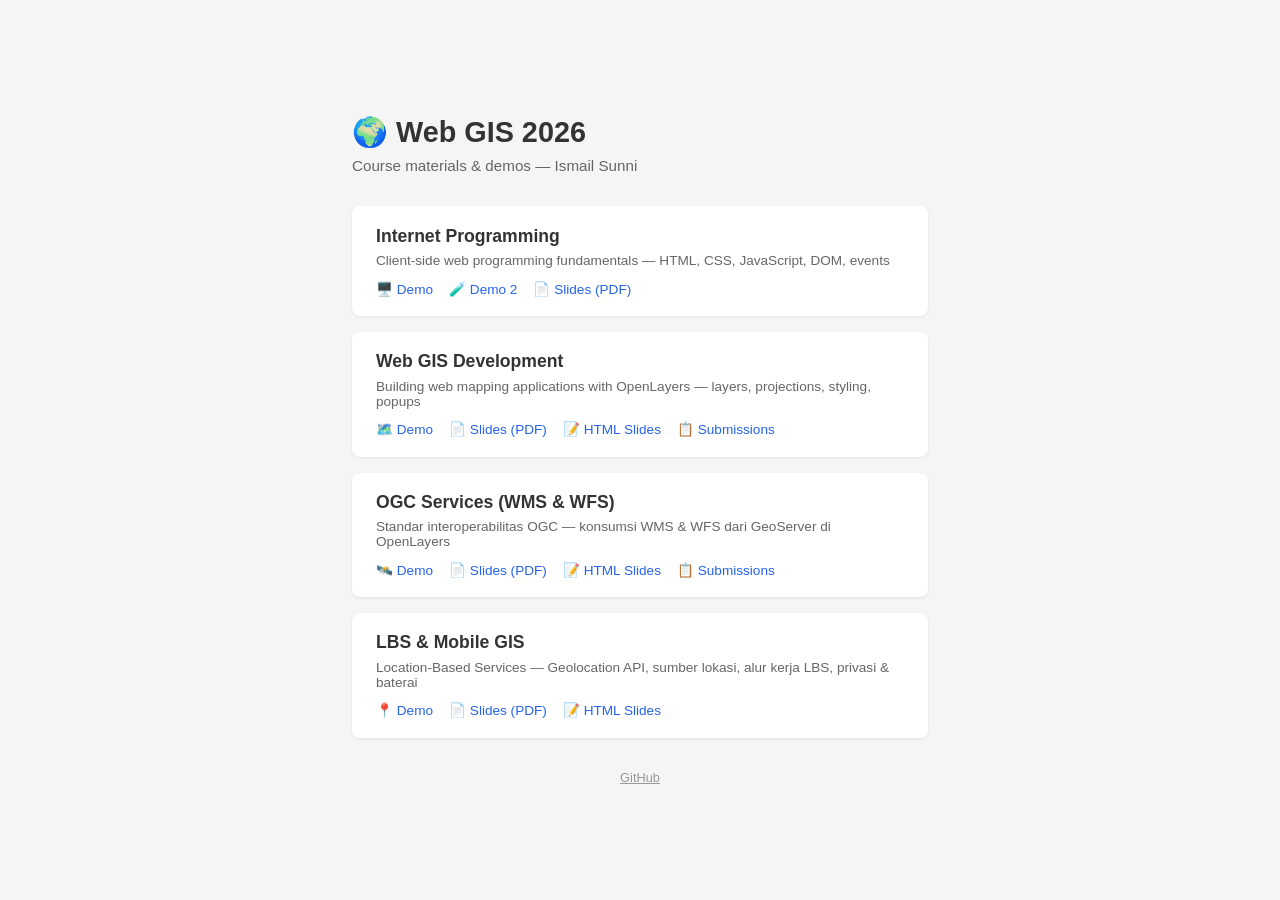
==== index.html @ 83c94280 "Fold Examples demo into Internet Programming card Add the examples marker demo as "Demo 2" under Int" ====
<!DOCTYPE html>
<html lang="en">
<head>
    <meta charset="UTF-8">
    <meta name="viewport" content="width=device-width, initial-scale=1.0">
    <title>Web GIS 2026 — Course Materials</title>
    <style>
        * { margin: 0; padding: 0; box-sizing: border-box; }
        body {
            font-family: -apple-system, BlinkMacSystemFont, 'Segoe UI', sans-serif;
            background: #f5f5f5;
            color: #333;
            min-height: 100vh;
            display: flex;
            align-items: center;
            justify-content: center;
        }
        .container {
            max-width: 640px;
            width: 100%;
            padding: 2rem;
        }
        h1 {
            font-size: 1.8rem;
            margin-bottom: 0.5rem;
        }
        .subtitle {
            color: #666;
            margin-bottom: 2rem;
            font-size: 0.95rem;
        }
        .card {
            background: #fff;
            border-radius: 8px;
            padding: 1.2rem 1.5rem;
            margin-bottom: 1rem;
            box-shadow: 0 1px 3px rgba(0,0,0,0.08);
            transition: box-shadow 0.15s;
        }
        .card:hover {
            box-shadow: 0 2px 8px rgba(0,0,0,0.12);
        }
        .card h2 {
            font-size: 1.1rem;
            margin-bottom: 0.4rem;
        }
        .card p {
            color: #666;
            font-size: 0.85rem;
            margin-bottom: 0.8rem;
        }
        .links {
            display: flex;
            gap: 1rem;
            flex-wrap: wrap;
        }
        .links a {
            color: #2563eb;
            text-decoration: none;
            font-size: 0.85rem;
            font-weight: 500;
        }
        .links a:hover {
            text-decoration: underline;
        }
        footer {
            text-align: center;
            margin-top: 2rem;
            color: #999;
            font-size: 0.8rem;
        }
    </style>
</head>
<body>
    <div class="container">
        <h1>🌍 Web GIS 2026</h1>
        <p class="subtitle">Course materials &amp; demos — Ismail Sunni</p>

        <div class="card">
            <h2>Internet Programming</h2>
            <p>Client-side web programming fundamentals — HTML, CSS, JavaScript, DOM, events</p>
            <div class="links">
                <a href="internet-programming/">🖥️ Demo</a>
                <a href="examples/">🧪 Demo 2</a>
                <a href="internet-programming/internet-programming.pdf">📄 Slides (PDF)</a>
            </div>
        </div>

        <div class="card">
            <h2>Web GIS Development</h2>
            <p>Building web mapping applications with OpenLayers — layers, projections, styling, popups</p>
            <div class="links">
                <a href="web-gis-development/">🗺️ Demo</a>
                <a href="web-gis-development/web-gis-development.pdf">📄 Slides (PDF)</a>
                <a href="web-gis-development/web-gis-development.html">📝 HTML Slides</a>
                <a href="homework/week-7.html">📋 Submissions</a>
            </div>
        </div>

        <div class="card">
            <h2>OGC Services (WMS &amp; WFS)</h2>
            <p>Standar interoperabilitas OGC — konsumsi WMS &amp; WFS dari GeoServer di OpenLayers</p>
            <div class="links">
                <a href="ogc-services/">🛰️ Demo</a>
                <a href="ogc-services/ogc-services.pdf">📄 Slides (PDF)</a>
                <a href="ogc-services/ogc-services.html">📝 HTML Slides</a>
                <a href="homework/week-11.html">📋 Submissions</a>
            </div>
        </div>

        <div class="card">
            <h2>LBS &amp; Mobile GIS</h2>
            <p>Location-Based Services — Geolocation API, sumber lokasi, alur kerja LBS, privasi &amp; baterai</p>
            <div class="links">
                <a href="lbs-mobile-gis/">📍 Demo</a>
                <a href="lbs-mobile-gis/lbs-mobile-gis.pdf">📄 Slides (PDF)</a>
                <a href="lbs-mobile-gis/lbs-mobile-gis.html">📝 HTML Slides</a>
            </div>
        </div>

        <footer>
            <a href="https://github.com/ismailsunni/web-gis-2026" style="color: #999;">GitHub</a>
        </footer>
    </div>
</body>
</html>
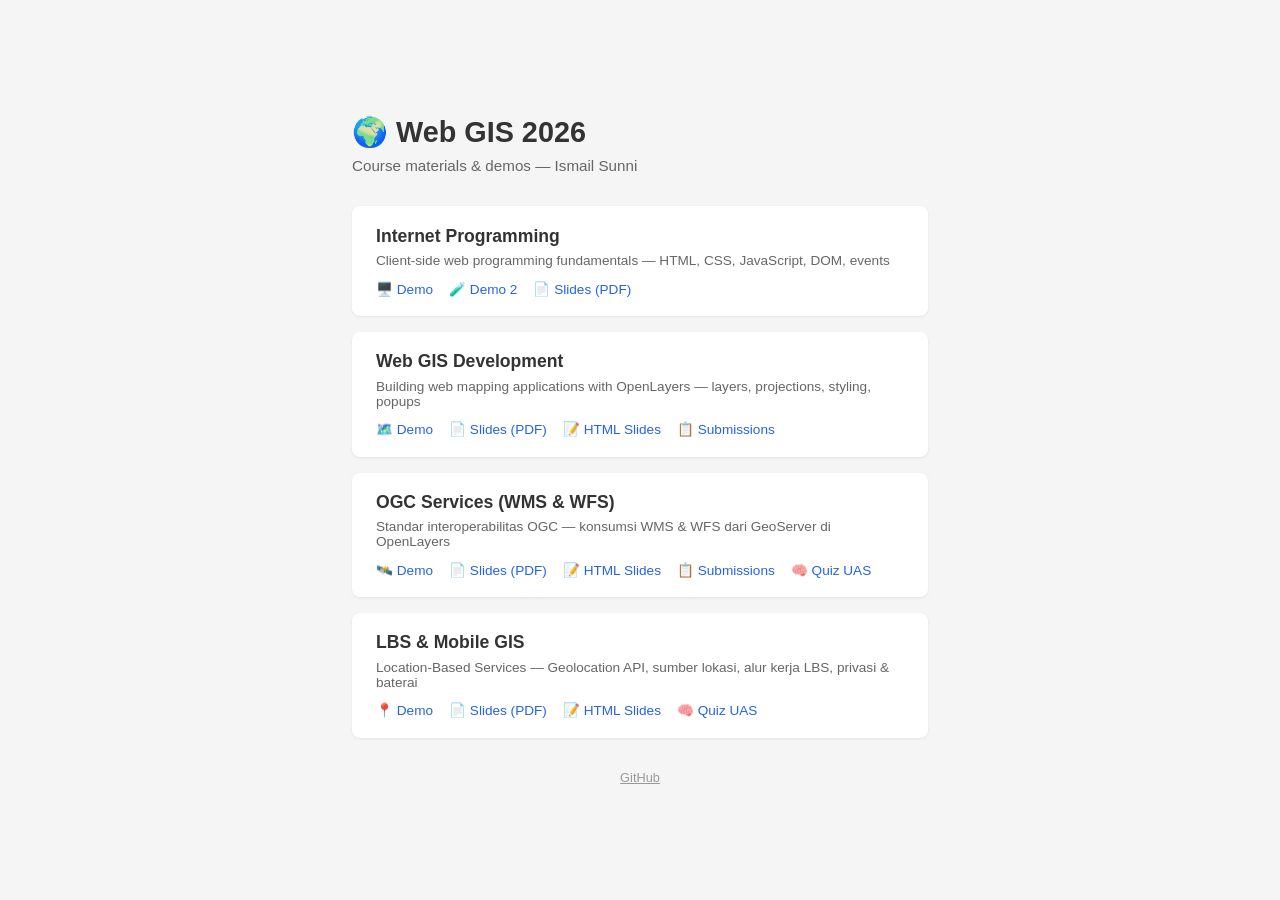
==== commit e25669da: "Add interactive UAS quiz (OGC Services & LBS) Self-contained client-side quiz built from soal-ogc-lb" ====
--- a/index.html
+++ b/index.html
@@ -105,6 +105,7 @@
                 <a href="ogc-services/ogc-services.pdf">📄 Slides (PDF)</a>
                 <a href="ogc-services/ogc-services.html">📝 HTML Slides</a>
                 <a href="homework/week-11.html">📋 Submissions</a>
+                <a href="quiz/">🧠 Quiz UAS</a>
             </div>
         </div>
 
@@ -115,6 +116,7 @@
                 <a href="lbs-mobile-gis/">📍 Demo</a>
                 <a href="lbs-mobile-gis/lbs-mobile-gis.pdf">📄 Slides (PDF)</a>
                 <a href="lbs-mobile-gis/lbs-mobile-gis.html">📝 HTML Slides</a>
+                <a href="quiz/">🧠 Quiz UAS</a>
             </div>
         </div>
 
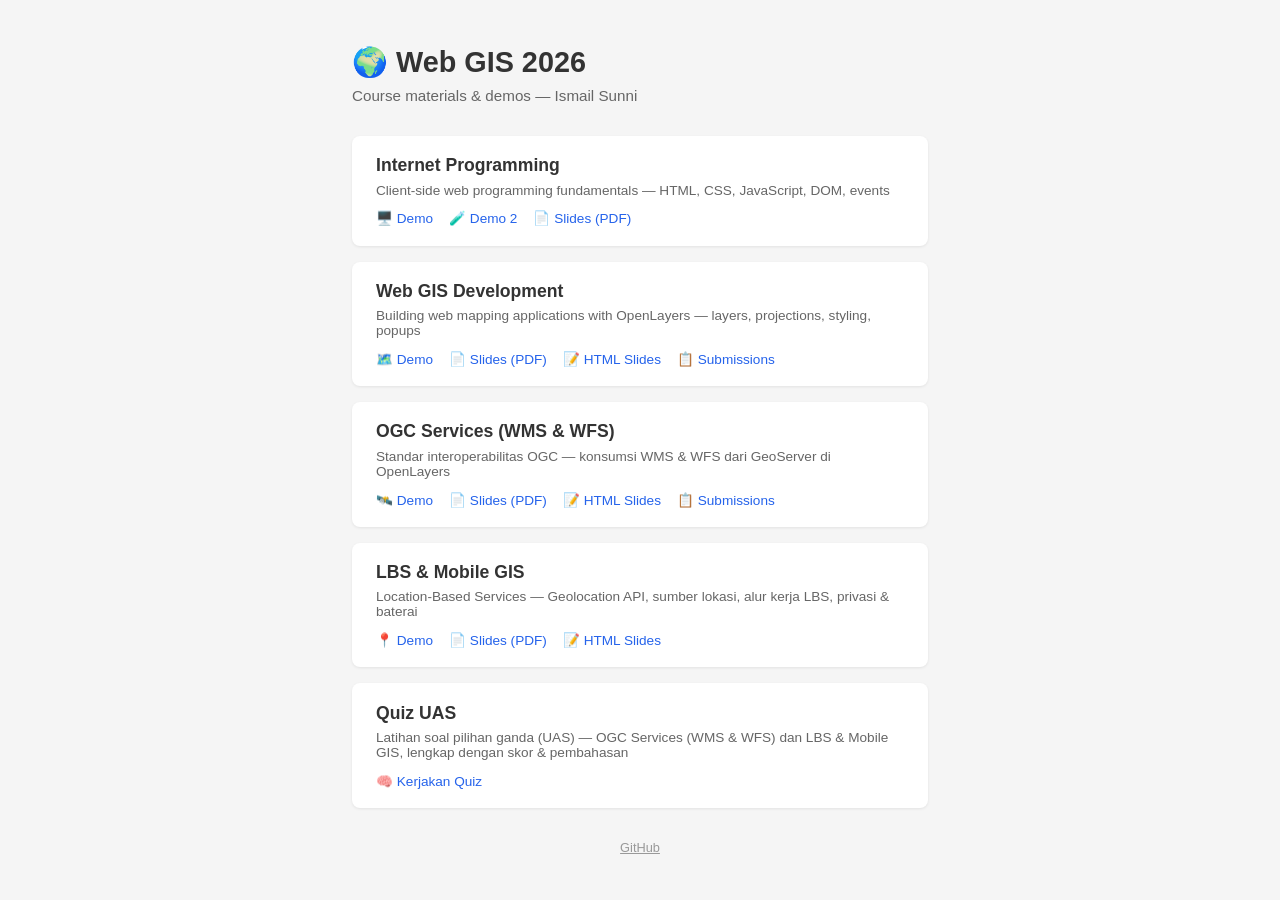
==== commit 27d838f1: "Give quiz its own card and add unanswered-only filter Move the UAS quiz into a dedicated "Quiz UAS" " ====
--- a/index.html
+++ b/index.html
@@ -105,7 +105,6 @@
                 <a href="ogc-services/ogc-services.pdf">📄 Slides (PDF)</a>
                 <a href="ogc-services/ogc-services.html">📝 HTML Slides</a>
                 <a href="homework/week-11.html">📋 Submissions</a>
-                <a href="quiz/">🧠 Quiz UAS</a>
             </div>
         </div>
 
@@ -116,7 +115,14 @@
                 <a href="lbs-mobile-gis/">📍 Demo</a>
                 <a href="lbs-mobile-gis/lbs-mobile-gis.pdf">📄 Slides (PDF)</a>
                 <a href="lbs-mobile-gis/lbs-mobile-gis.html">📝 HTML Slides</a>
-                <a href="quiz/">🧠 Quiz UAS</a>
+            </div>
+        </div>
+
+        <div class="card">
+            <h2>Quiz UAS</h2>
+            <p>Latihan soal pilihan ganda (UAS) — OGC Services (WMS &amp; WFS) dan LBS &amp; Mobile GIS, lengkap dengan skor &amp; pembahasan</p>
+            <div class="links">
+                <a href="quiz/">🧠 Kerjakan Quiz</a>
             </div>
         </div>
 
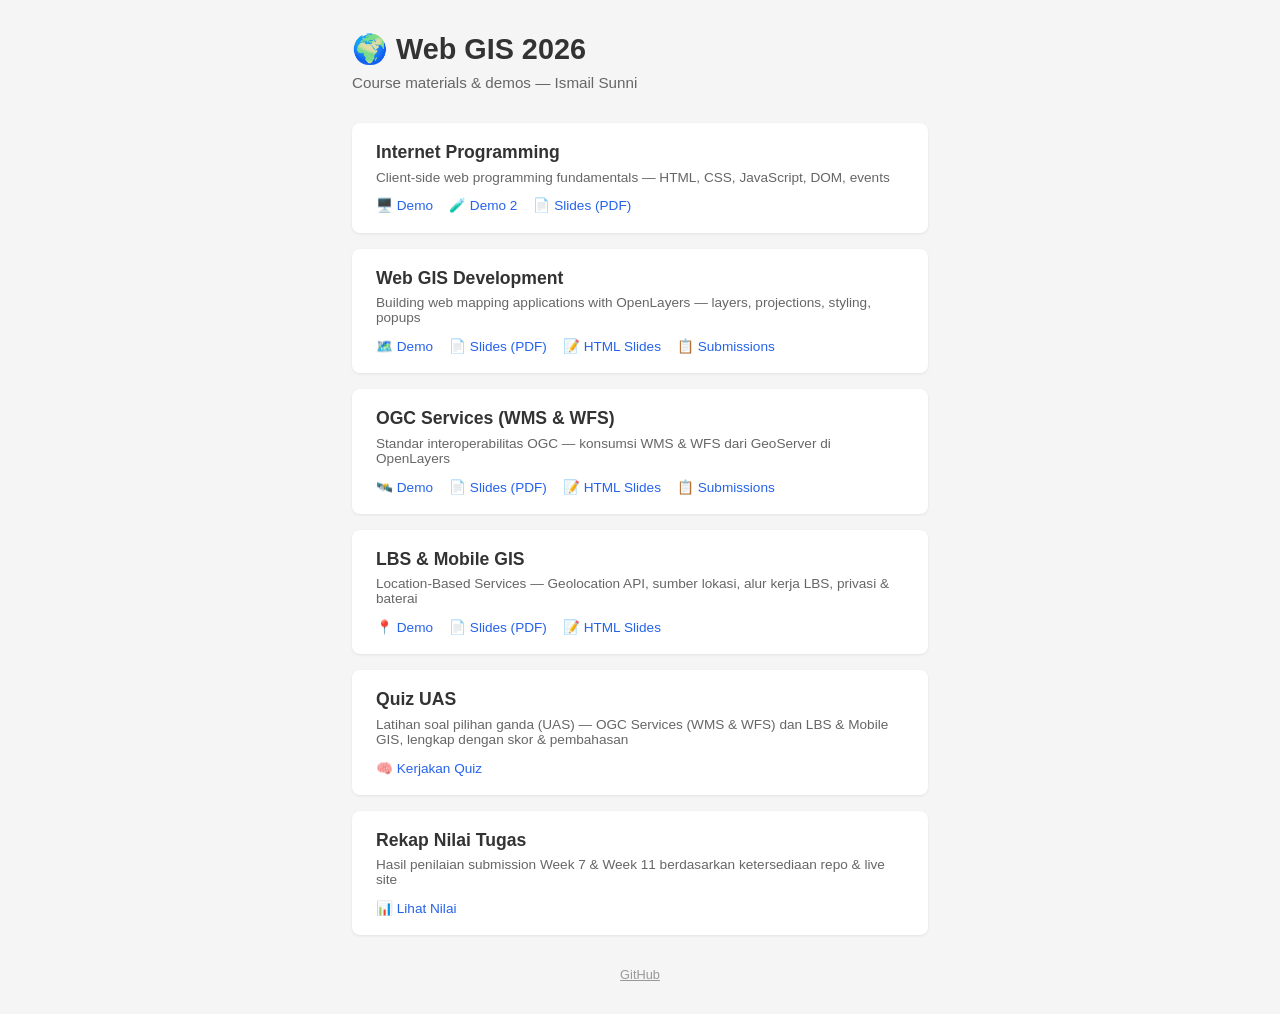
==== commit c235a04f: "Add combined Week 7 & 11 results recap (scores + page) Score each student per week by accessibility:" ====
--- a/index.html
+++ b/index.html
@@ -126,6 +126,14 @@
             </div>
         </div>
 
+        <div class="card">
+            <h2>Rekap Nilai Tugas</h2>
+            <p>Hasil penilaian submission Week 7 &amp; Week 11 berdasarkan ketersediaan repo &amp; live site</p>
+            <div class="links">
+                <a href="homework/results.html">📊 Lihat Nilai</a>
+            </div>
+        </div>
+
         <footer>
             <a href="https://github.com/ismailsunni/web-gis-2026" style="color: #999;">GitHub</a>
         </footer>
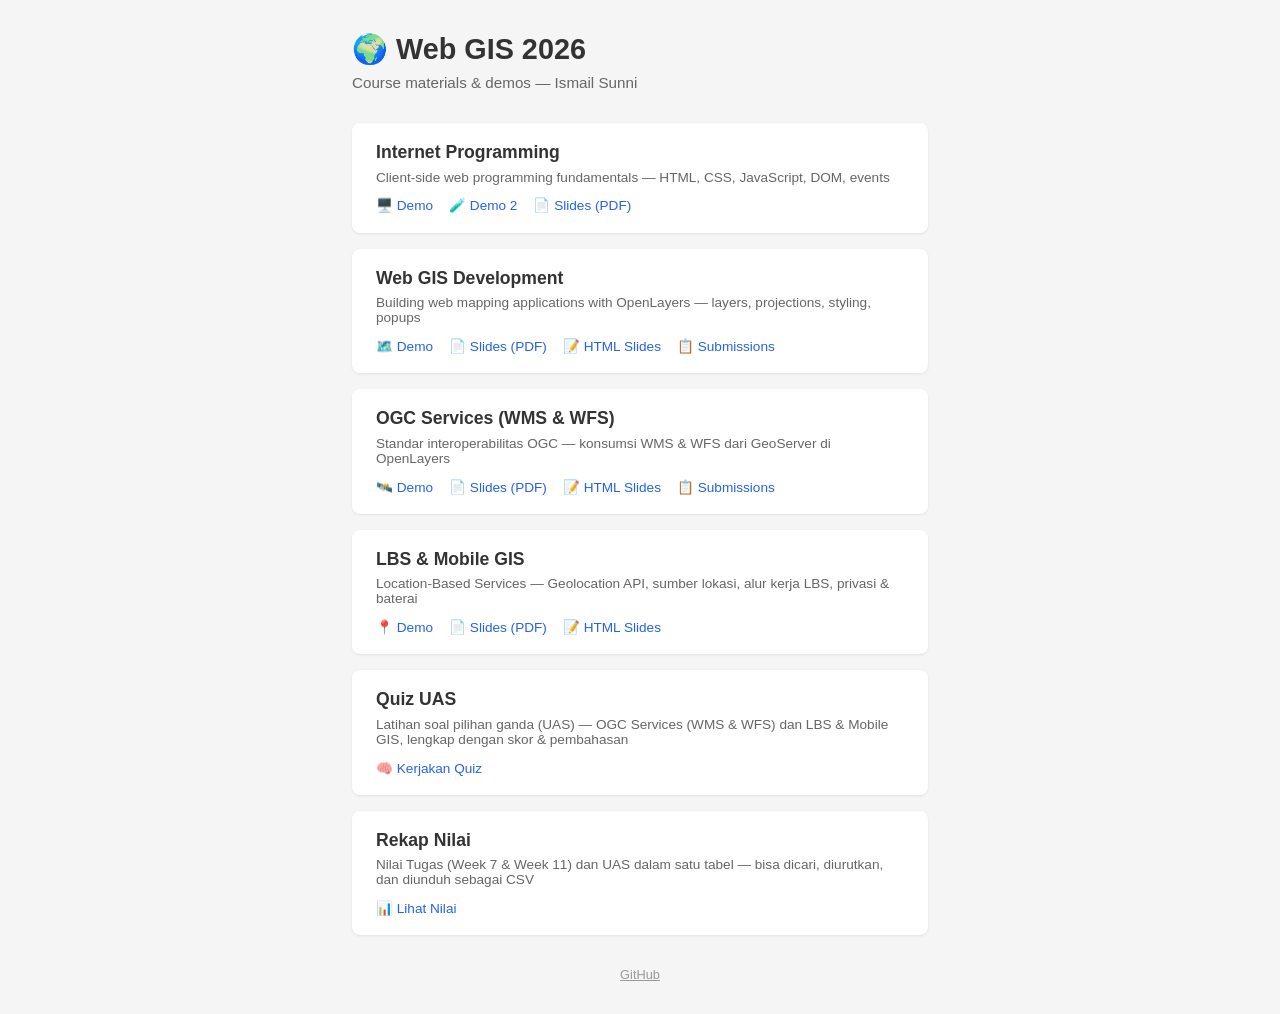
==== commit 8308363f: "Add CSV download, use UAS sheet names, retitle recap card - Results page: add "Unduh CSV" button tha" ====
--- a/index.html
+++ b/index.html
@@ -127,8 +127,8 @@
         </div>
 
         <div class="card">
-            <h2>Rekap Nilai Tugas</h2>
-            <p>Hasil penilaian submission Week 7 &amp; Week 11 berdasarkan ketersediaan repo &amp; live site</p>
+            <h2>Rekap Nilai</h2>
+            <p>Nilai Tugas (Week 7 &amp; Week 11) dan UAS dalam satu tabel — bisa dicari, diurutkan, dan diunduh sebagai CSV</p>
             <div class="links">
                 <a href="homework/results.html">📊 Lihat Nilai</a>
             </div>
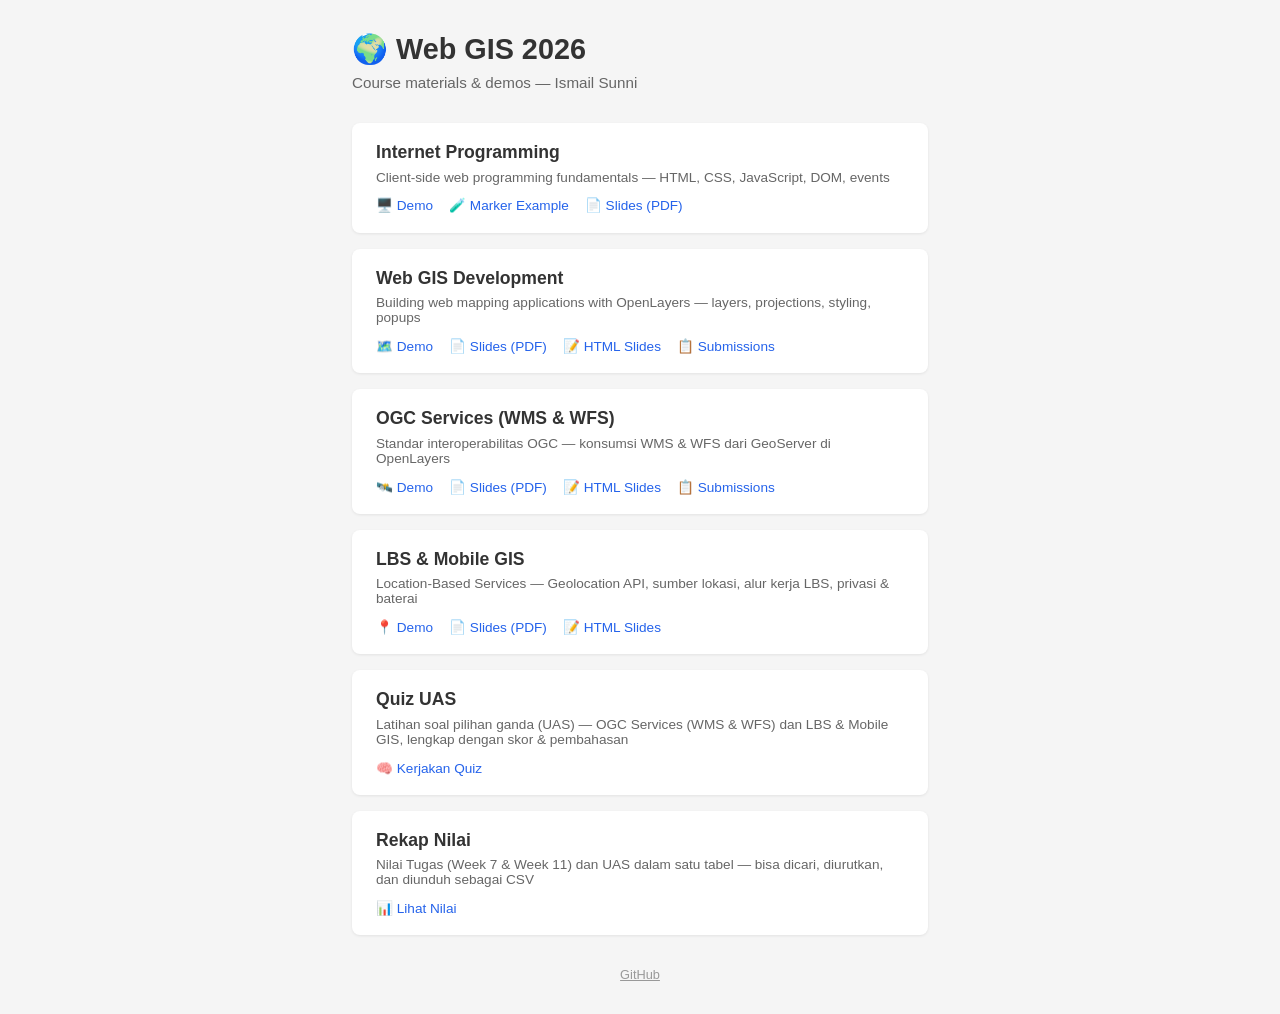
==== commit 7d691499: "Improve site UI/UX: navigation, shared styles, page polish - Navigation: add back-to-home links on a" ====
--- a/index.html
+++ b/index.html
@@ -3,6 +3,7 @@
 <head>
     <meta charset="UTF-8">
     <meta name="viewport" content="width=device-width, initial-scale=1.0">
+    <link rel="icon" href="data:image/svg+xml,<svg xmlns=%22http://www.w3.org/2000/svg%22 viewBox=%220 0 100 100%22><text y=%22.9em%22 font-size=%2290%22>🌍</text></svg>">
     <title>Web GIS 2026 — Course Materials</title>
     <style>
         * { margin: 0; padding: 0; box-sizing: border-box; }
@@ -81,7 +82,7 @@
             <p>Client-side web programming fundamentals — HTML, CSS, JavaScript, DOM, events</p>
             <div class="links">
                 <a href="internet-programming/">🖥️ Demo</a>
-                <a href="examples/">🧪 Demo 2</a>
+                <a href="examples/">🧪 Marker Example</a>
                 <a href="internet-programming/internet-programming.pdf">📄 Slides (PDF)</a>
             </div>
         </div>
